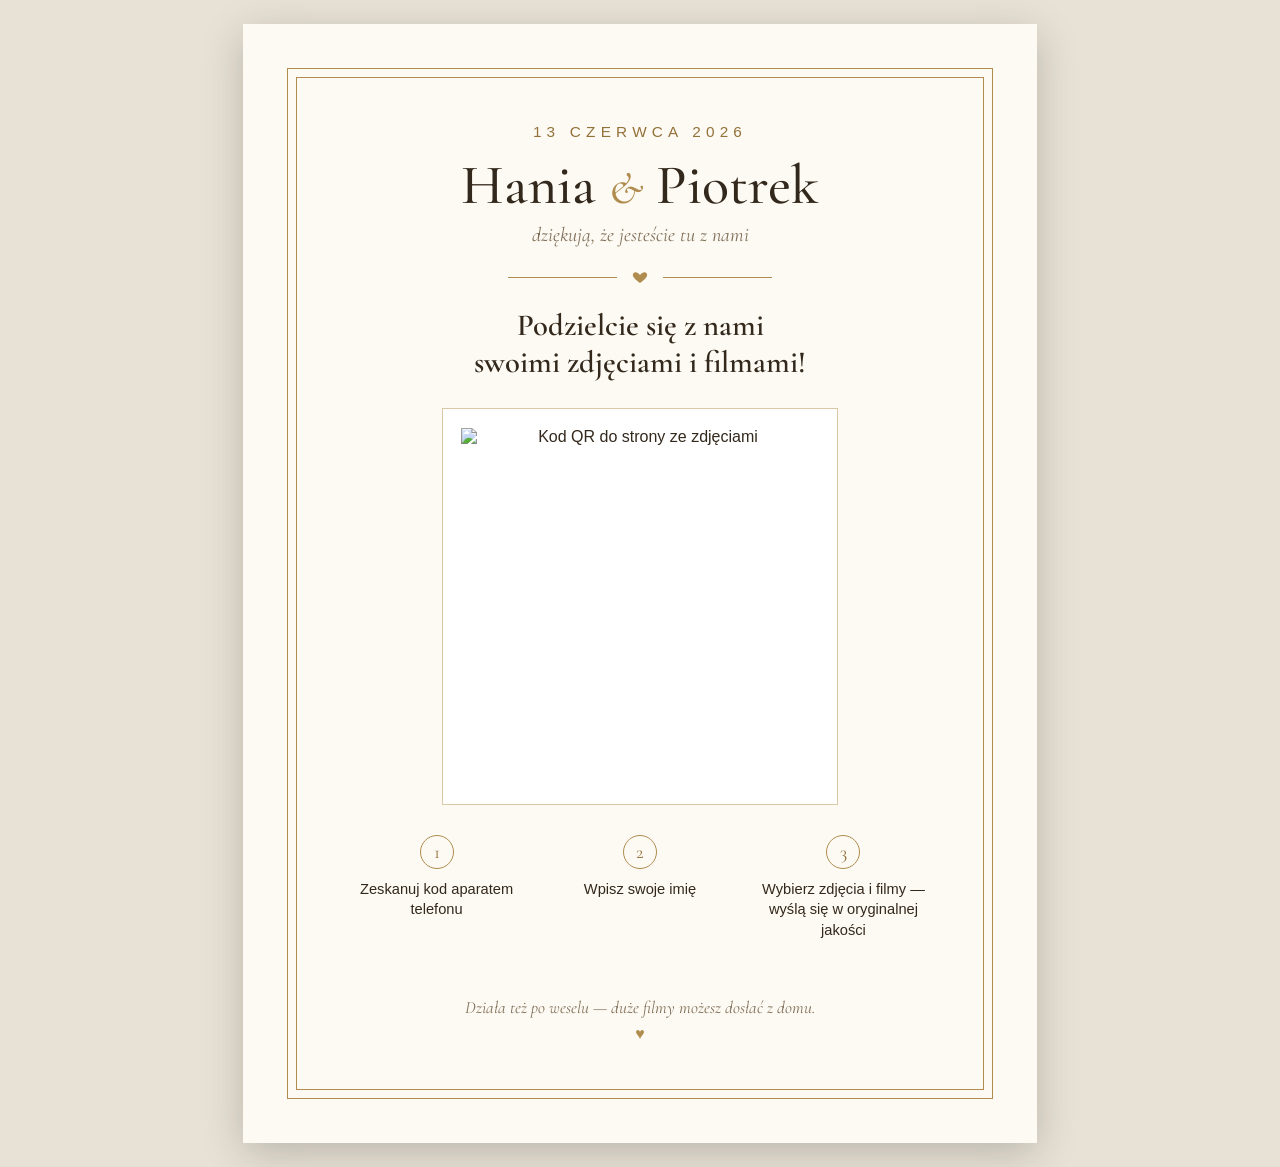
==== docs/plakat.html @ 5426fafe "Wesele Upload v1 - front (GitHub Pages) + backend Apps Script Co-Authored-By: Claude Fable 5 <norepl" ====
<!DOCTYPE html>
<html lang="pl">
<head>
  <meta charset="UTF-8">
  <meta name="viewport" content="width=device-width, initial-scale=1.0">
  <title>Plakat QR – Hania &amp; Piotrek (druk A4)</title>
  <meta name="robots" content="noindex">
  <link rel="preconnect" href="https://fonts.googleapis.com">
  <link rel="preconnect" href="https://fonts.gstatic.com" crossorigin>
  <link href="https://fonts.googleapis.com/css2?family=Cormorant+Garamond:ital,wght@0,500;0,600;1,500&display=swap" rel="stylesheet">
  <style>
    :root {
      --ink: #33281c;
      --muted: #80705a;
      --gold: #b08c4f;
      --gold-deep: #93713a;
      --line: #d9c9a6;
    }

    * { box-sizing: border-box; margin: 0; padding: 0; }

    body {
      font-family: -apple-system, BlinkMacSystemFont, "Segoe UI", Roboto, Arial, sans-serif;
      background: #e8e2d6;
      color: var(--ink);
      display: flex;
      justify-content: center;
      padding: 24px 0;
    }

    .a4 {
      width: 210mm;
      height: 296mm;
      background: #fdfaf3;
      padding: 14mm;
      box-shadow: 0 10px 40px rgba(0,0,0,.2);
    }

    .frame {
      height: 100%;
      border: 1.2pt solid var(--gold);
      outline: 0.4pt solid var(--gold);
      outline-offset: 2.2mm;
      padding: 12mm 14mm;
      display: flex;
      flex-direction: column;
      align-items: center;
      text-align: center;
    }

    .kicker {
      font-size: 11.5pt;
      letter-spacing: .34em;
      text-transform: uppercase;
      color: var(--gold-deep);
    }

    h1 {
      font-family: "Cormorant Garamond", Georgia, serif;
      font-weight: 500;
      font-size: 42pt;
      line-height: 1.05;
      margin-top: 4mm;
    }

    h1 .amp { font-style: italic; color: var(--gold); font-size: .8em; }

    .date {
      font-family: "Cormorant Garamond", Georgia, serif;
      font-style: italic;
      font-size: 15pt;
      color: var(--muted);
      margin-top: 2mm;
    }

    .rule {
      display: flex;
      align-items: center;
      gap: 4mm;
      width: 70mm;
      margin: 6mm 0;
      color: var(--gold);
    }
    .rule::before, .rule::after {
      content: "";
      flex: 1;
      height: .4pt;
      background: var(--gold);
    }

    h2 {
      font-family: "Cormorant Garamond", Georgia, serif;
      font-weight: 600;
      font-size: 23pt;
      line-height: 1.2;
    }

    .qr {
      width: 105mm;
      height: 105mm;
      margin: 7mm 0 6mm;
      padding: 5mm;
      border: .6pt solid var(--line);
      background: #fff;
    }

    .qr img { width: 100%; height: 100%; display: block; }

    .steps {
      list-style: none;
      display: flex;
      gap: 8mm;
      margin-top: 2mm;
      width: 100%;
      justify-content: center;
    }

    .steps li {
      flex: 1;
      max-width: 50mm;
      font-size: 11pt;
      line-height: 1.4;
    }

    .num {
      display: inline-flex;
      align-items: center;
      justify-content: center;
      width: 9mm;
      height: 9mm;
      border-radius: 50%;
      border: .8pt solid var(--gold);
      color: var(--gold-deep);
      font-family: "Cormorant Garamond", Georgia, serif;
      font-size: 14pt;
      margin-bottom: 2.5mm;
    }

    .note {
      margin-top: auto;
      font-style: italic;
      font-family: "Cormorant Garamond", Georgia, serif;
      font-size: 13pt;
      color: var(--muted);
    }

    .heart { color: var(--gold); font-size: 12pt; margin-top: 2mm; }

    @media print {
      body { background: #fff; padding: 0; }
      .a4 { box-shadow: none; width: auto; height: auto; }
      @page { size: A4 portrait; margin: 0; }
    }
  </style>
</head>
<body>
  <div class="a4">
    <div class="frame">
      <p class="kicker">13 czerwca 2026</p>
      <h1>Hania <span class="amp">&amp;</span> Piotrek</h1>
      <p class="date">dziękują, że jesteście tu z nami</p>

      <div class="rule">
        <svg viewBox="0 0 24 24" width="16" height="16"><path fill="currentColor" d="M12 21s-7.5-4.9-10-9.3C.2 8.4 2 5 5.5 5 7.7 5 9.4 6.3 12 9c2.6-2.7 4.3-4 6.5-4C22 5 23.8 8.4 22 11.7 19.5 16.1 12 21 12 21z"/></svg>
      </div>

      <h2>Podzielcie się z nami<br>swoimi zdjęciami i filmami!</h2>

      <div class="qr">
        <img src="assets/qr.svg" alt="Kod QR do strony ze zdjęciami">
      </div>

      <ol class="steps">
        <li><span class="num">1</span><br>Zeskanuj kod aparatem telefonu</li>
        <li><span class="num">2</span><br>Wpisz swoje imię</li>
        <li><span class="num">3</span><br>Wybierz zdjęcia i filmy — wyślą się w oryginalnej jakości</li>
      </ol>

      <p class="note">Działa też po weselu — duże filmy możesz dosłać z domu.</p>
      <p class="heart">♥</p>
    </div>
  </div>
</body>
</html>
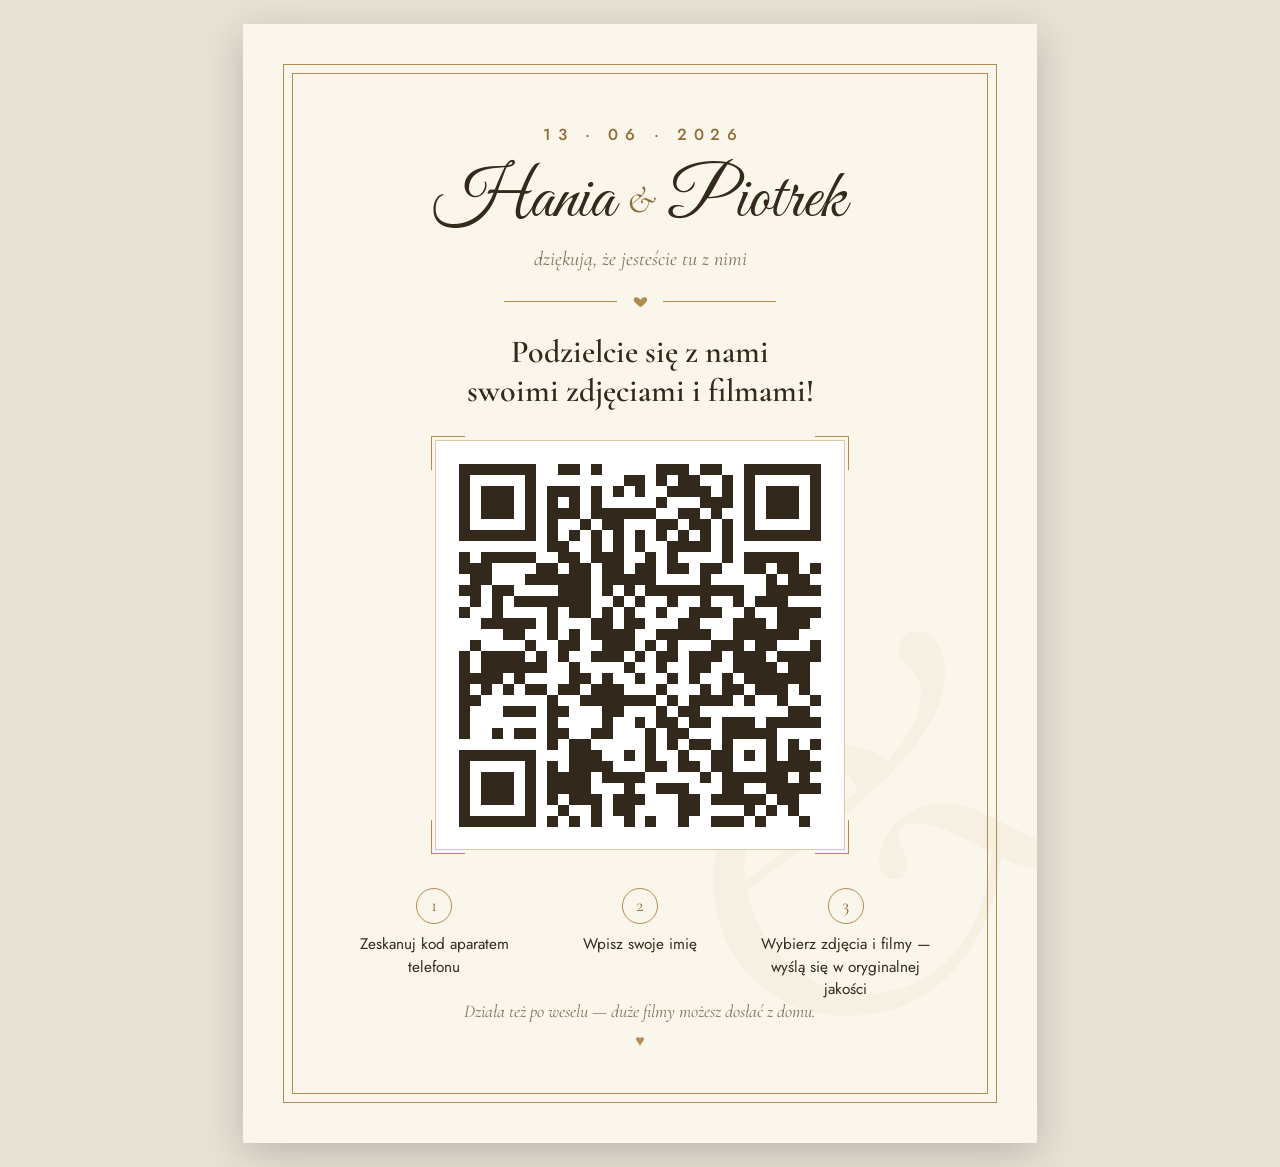
==== commit 467a7d03: "Redesign: estetyka zaproszenia slubnego (frontend-design) Fotografia w luku, kaligrafia Great Vibes," ====
--- a/docs/plakat.html
+++ b/docs/plakat.html
@@ -7,20 +7,20 @@
   <meta name="robots" content="noindex">
   <link rel="preconnect" href="https://fonts.googleapis.com">
   <link rel="preconnect" href="https://fonts.gstatic.com" crossorigin>
-  <link href="https://fonts.googleapis.com/css2?family=Cormorant+Garamond:ital,wght@0,500;0,600;1,500&display=swap" rel="stylesheet">
+  <link href="https://fonts.googleapis.com/css2?family=Great+Vibes&family=Cormorant+Garamond:ital,wght@0,500;0,600;1,500&family=Jost:wght@400;500;600&display=swap" rel="stylesheet">
   <style>
     :root {
-      --ink: #33281c;
-      --muted: #80705a;
+      --ink: #34291a;
+      --muted: #82715a;
       --gold: #b08c4f;
-      --gold-deep: #93713a;
+      --gold-deep: #8f6d36;
       --line: #d9c9a6;
     }
 
     * { box-sizing: border-box; margin: 0; padding: 0; }
 
     body {
-      font-family: -apple-system, BlinkMacSystemFont, "Segoe UI", Roboto, Arial, sans-serif;
+      font-family: "Jost", "Segoe UI", Arial, sans-serif;
       background: #e8e2d6;
       color: var(--ink);
       display: flex;
@@ -31,17 +31,34 @@
     .a4 {
       width: 210mm;
       height: 296mm;
-      background: #fdfaf3;
-      padding: 14mm;
+      background: #fbf6ec;
+      padding: 13mm;
       box-shadow: 0 10px 40px rgba(0,0,0,.2);
+      position: relative;
+      overflow: hidden;
+    }
+
+    /* znak wodny – ampersand */
+    .watermark {
+      position: absolute;
+      right: -16mm;
+      bottom: 8mm;
+      font-family: "Cormorant Garamond", Georgia, serif;
+      font-style: italic;
+      font-size: 150mm;
+      line-height: 1;
+      color: var(--gold);
+      opacity: .05;
+      pointer-events: none;
     }
 
     .frame {
+      position: relative;
       height: 100%;
       border: 1.2pt solid var(--gold);
       outline: 0.4pt solid var(--gold);
       outline-offset: 2.2mm;
-      padding: 12mm 14mm;
+      padding: 13mm 14mm 11mm;
       display: flex;
       flex-direction: column;
       align-items: center;
@@ -49,35 +66,42 @@
     }
 
     .kicker {
-      font-size: 11.5pt;
-      letter-spacing: .34em;
-      text-transform: uppercase;
+      font-size: 12pt;
+      font-weight: 500;
+      letter-spacing: .42em;
+      text-indent: .42em;
       color: var(--gold-deep);
     }
 
     h1 {
-      font-family: "Cormorant Garamond", Georgia, serif;
-      font-weight: 500;
-      font-size: 42pt;
+      font-family: "Great Vibes", cursive;
+      font-weight: 400;
+      font-size: 52pt;
       line-height: 1.05;
-      margin-top: 4mm;
-    }
-
-    h1 .amp { font-style: italic; color: var(--gold); font-size: .8em; }
+      margin-top: 5mm;
+    }
+
+    h1 .amp {
+      font-family: "Cormorant Garamond", Georgia, serif;
+      font-style: italic;
+      color: var(--gold-deep);
+      font-size: .55em;
+      vertical-align: .1em;
+    }
 
     .date {
       font-family: "Cormorant Garamond", Georgia, serif;
       font-style: italic;
       font-size: 15pt;
       color: var(--muted);
-      margin-top: 2mm;
+      margin-top: 2.5mm;
     }
 
     .rule {
       display: flex;
       align-items: center;
       gap: 4mm;
-      width: 70mm;
+      width: 72mm;
       margin: 6mm 0;
       color: var(--gold);
     }
@@ -91,45 +115,58 @@
     h2 {
       font-family: "Cormorant Garamond", Georgia, serif;
       font-weight: 600;
-      font-size: 23pt;
-      line-height: 1.2;
-    }
-
-    .qr {
-      width: 105mm;
-      height: 105mm;
-      margin: 7mm 0 6mm;
-      padding: 5mm;
-      border: .6pt solid var(--line);
+      font-size: 24pt;
+      line-height: 1.22;
+    }
+
+    /* QR w ramce ze złotymi narożnikami */
+    .qr-wrap {
+      position: relative;
+      margin: 8mm 0 7mm;
+      padding: 6mm;
       background: #fff;
-    }
-
-    .qr img { width: 100%; height: 100%; display: block; }
+      border: .5pt solid var(--line);
+    }
+
+    .corner {
+      position: absolute;
+      width: 9mm;
+      height: 9mm;
+      border-color: var(--gold);
+      border-style: solid;
+      border-width: 0;
+    }
+    .c1 { top: -1.2mm; left: -1.2mm; border-top-width: 1.4pt; border-left-width: 1.4pt; }
+    .c2 { top: -1.2mm; right: -1.2mm; border-top-width: 1.4pt; border-right-width: 1.4pt; }
+    .c3 { bottom: -1.2mm; left: -1.2mm; border-bottom-width: 1.4pt; border-left-width: 1.4pt; }
+    .c4 { bottom: -1.2mm; right: -1.2mm; border-bottom-width: 1.4pt; border-right-width: 1.4pt; }
+
+    .qr-wrap img { width: 96mm; height: 96mm; display: block; }
 
     .steps {
       list-style: none;
       display: flex;
       gap: 8mm;
-      margin-top: 2mm;
+      margin-top: 3mm;
       width: 100%;
       justify-content: center;
     }
 
     .steps li {
       flex: 1;
-      max-width: 50mm;
-      font-size: 11pt;
-      line-height: 1.4;
+      max-width: 52mm;
+      font-size: 11.5pt;
+      line-height: 1.45;
     }
 
     .num {
       display: inline-flex;
       align-items: center;
       justify-content: center;
-      width: 9mm;
-      height: 9mm;
+      width: 9.5mm;
+      height: 9.5mm;
       border-radius: 50%;
-      border: .8pt solid var(--gold);
+      border: .9pt solid var(--gold);
       color: var(--gold-deep);
       font-family: "Cormorant Garamond", Georgia, serif;
       font-size: 14pt;
@@ -138,9 +175,9 @@
 
     .note {
       margin-top: auto;
-      font-style: italic;
-      font-family: "Cormorant Garamond", Georgia, serif;
-      font-size: 13pt;
+      font-family: "Cormorant Garamond", Georgia, serif;
+      font-style: italic;
+      font-size: 13.5pt;
       color: var(--muted);
     }
 
@@ -155,18 +192,21 @@
 </head>
 <body>
   <div class="a4">
+    <div class="watermark" aria-hidden="true">&amp;</div>
     <div class="frame">
-      <p class="kicker">13 czerwca 2026</p>
+      <p class="kicker">13 &middot; 06 &middot; 2026</p>
       <h1>Hania <span class="amp">&amp;</span> Piotrek</h1>
-      <p class="date">dziękują, że jesteście tu z nami</p>
+      <p class="date">dziękują, że jesteście tu z nimi</p>
 
       <div class="rule">
-        <svg viewBox="0 0 24 24" width="16" height="16"><path fill="currentColor" d="M12 21s-7.5-4.9-10-9.3C.2 8.4 2 5 5.5 5 7.7 5 9.4 6.3 12 9c2.6-2.7 4.3-4 6.5-4C22 5 23.8 8.4 22 11.7 19.5 16.1 12 21 12 21z"/></svg>
+        <svg viewBox="0 0 24 24" width="15" height="15"><path fill="currentColor" d="M12 21s-7.5-4.9-10-9.3C.2 8.4 2 5 5.5 5 7.7 5 9.4 6.3 12 9c2.6-2.7 4.3-4 6.5-4C22 5 23.8 8.4 22 11.7 19.5 16.1 12 21 12 21z"/></svg>
       </div>
 
       <h2>Podzielcie się z nami<br>swoimi zdjęciami i filmami!</h2>
 
-      <div class="qr">
+      <div class="qr-wrap">
+        <span class="corner c1"></span><span class="corner c2"></span>
+        <span class="corner c3"></span><span class="corner c4"></span>
         <img src="assets/qr.svg" alt="Kod QR do strony ze zdjęciami">
       </div>
 
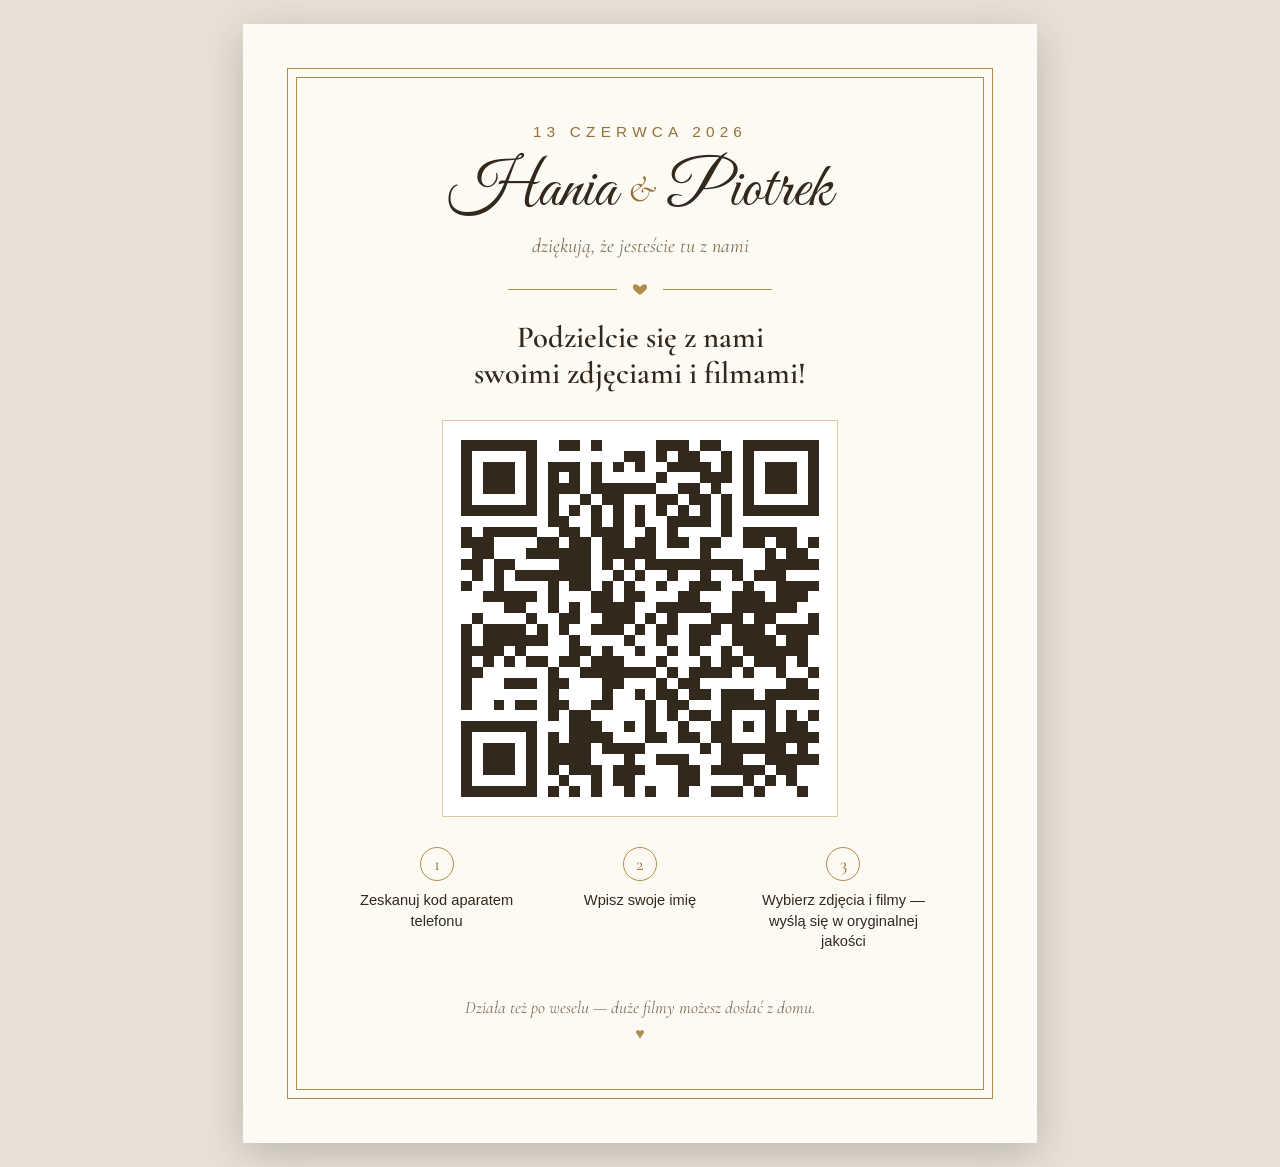
==== commit f2b1a984: "Powrot do pierwszego designu + kaligrafia imion (Great Vibes) Co-Authored-By: Claude Fable 5 <norepl" ====
--- a/docs/plakat.html
+++ b/docs/plakat.html
@@ -7,20 +7,20 @@
   <meta name="robots" content="noindex">
   <link rel="preconnect" href="https://fonts.googleapis.com">
   <link rel="preconnect" href="https://fonts.gstatic.com" crossorigin>
-  <link href="https://fonts.googleapis.com/css2?family=Great+Vibes&family=Cormorant+Garamond:ital,wght@0,500;0,600;1,500&family=Jost:wght@400;500;600&display=swap" rel="stylesheet">
+  <link href="https://fonts.googleapis.com/css2?family=Great+Vibes&family=Cormorant+Garamond:ital,wght@0,500;0,600;1,500&display=swap" rel="stylesheet">
   <style>
     :root {
-      --ink: #34291a;
-      --muted: #82715a;
+      --ink: #33281c;
+      --muted: #80705a;
       --gold: #b08c4f;
-      --gold-deep: #8f6d36;
+      --gold-deep: #93713a;
       --line: #d9c9a6;
     }
 
     * { box-sizing: border-box; margin: 0; padding: 0; }
 
     body {
-      font-family: "Jost", "Segoe UI", Arial, sans-serif;
+      font-family: -apple-system, BlinkMacSystemFont, "Segoe UI", Roboto, Arial, sans-serif;
       background: #e8e2d6;
       color: var(--ink);
       display: flex;
@@ -31,34 +31,17 @@
     .a4 {
       width: 210mm;
       height: 296mm;
-      background: #fbf6ec;
-      padding: 13mm;
+      background: #fdfaf3;
+      padding: 14mm;
       box-shadow: 0 10px 40px rgba(0,0,0,.2);
-      position: relative;
-      overflow: hidden;
-    }
-
-    /* znak wodny – ampersand */
-    .watermark {
-      position: absolute;
-      right: -16mm;
-      bottom: 8mm;
-      font-family: "Cormorant Garamond", Georgia, serif;
-      font-style: italic;
-      font-size: 150mm;
-      line-height: 1;
-      color: var(--gold);
-      opacity: .05;
-      pointer-events: none;
     }
 
     .frame {
-      position: relative;
       height: 100%;
       border: 1.2pt solid var(--gold);
       outline: 0.4pt solid var(--gold);
       outline-offset: 2.2mm;
-      padding: 13mm 14mm 11mm;
+      padding: 12mm 14mm;
       display: flex;
       flex-direction: column;
       align-items: center;
@@ -66,26 +49,25 @@
     }
 
     .kicker {
-      font-size: 12pt;
-      font-weight: 500;
-      letter-spacing: .42em;
-      text-indent: .42em;
+      font-size: 11.5pt;
+      letter-spacing: .34em;
+      text-transform: uppercase;
       color: var(--gold-deep);
     }
 
     h1 {
-      font-family: "Great Vibes", cursive;
+      font-family: "Great Vibes", "Cormorant Garamond", Georgia, cursive;
       font-weight: 400;
-      font-size: 52pt;
-      line-height: 1.05;
-      margin-top: 5mm;
+      font-size: 48pt;
+      line-height: 1.1;
+      margin-top: 4mm;
     }
 
     h1 .amp {
       font-family: "Cormorant Garamond", Georgia, serif;
       font-style: italic;
       color: var(--gold-deep);
-      font-size: .55em;
+      font-size: .58em;
       vertical-align: .1em;
     }
 
@@ -94,14 +76,14 @@
       font-style: italic;
       font-size: 15pt;
       color: var(--muted);
-      margin-top: 2.5mm;
+      margin-top: 2mm;
     }
 
     .rule {
       display: flex;
       align-items: center;
       gap: 4mm;
-      width: 72mm;
+      width: 70mm;
       margin: 6mm 0;
       color: var(--gold);
     }
@@ -115,58 +97,45 @@
     h2 {
       font-family: "Cormorant Garamond", Georgia, serif;
       font-weight: 600;
-      font-size: 24pt;
-      line-height: 1.22;
+      font-size: 23pt;
+      line-height: 1.2;
     }
 
-    /* QR w ramce ze złotymi narożnikami */
-    .qr-wrap {
-      position: relative;
-      margin: 8mm 0 7mm;
-      padding: 6mm;
+    .qr {
+      width: 105mm;
+      height: 105mm;
+      margin: 7mm 0 6mm;
+      padding: 5mm;
+      border: .6pt solid var(--line);
       background: #fff;
-      border: .5pt solid var(--line);
     }
 
-    .corner {
-      position: absolute;
-      width: 9mm;
-      height: 9mm;
-      border-color: var(--gold);
-      border-style: solid;
-      border-width: 0;
-    }
-    .c1 { top: -1.2mm; left: -1.2mm; border-top-width: 1.4pt; border-left-width: 1.4pt; }
-    .c2 { top: -1.2mm; right: -1.2mm; border-top-width: 1.4pt; border-right-width: 1.4pt; }
-    .c3 { bottom: -1.2mm; left: -1.2mm; border-bottom-width: 1.4pt; border-left-width: 1.4pt; }
-    .c4 { bottom: -1.2mm; right: -1.2mm; border-bottom-width: 1.4pt; border-right-width: 1.4pt; }
-
-    .qr-wrap img { width: 96mm; height: 96mm; display: block; }
+    .qr img { width: 100%; height: 100%; display: block; }
 
     .steps {
       list-style: none;
       display: flex;
       gap: 8mm;
-      margin-top: 3mm;
+      margin-top: 2mm;
       width: 100%;
       justify-content: center;
     }
 
     .steps li {
       flex: 1;
-      max-width: 52mm;
-      font-size: 11.5pt;
-      line-height: 1.45;
+      max-width: 50mm;
+      font-size: 11pt;
+      line-height: 1.4;
     }
 
     .num {
       display: inline-flex;
       align-items: center;
       justify-content: center;
-      width: 9.5mm;
-      height: 9.5mm;
+      width: 9mm;
+      height: 9mm;
       border-radius: 50%;
-      border: .9pt solid var(--gold);
+      border: .8pt solid var(--gold);
       color: var(--gold-deep);
       font-family: "Cormorant Garamond", Georgia, serif;
       font-size: 14pt;
@@ -175,9 +144,9 @@
 
     .note {
       margin-top: auto;
+      font-style: italic;
       font-family: "Cormorant Garamond", Georgia, serif;
-      font-style: italic;
-      font-size: 13.5pt;
+      font-size: 13pt;
       color: var(--muted);
     }
 
@@ -192,21 +161,18 @@
 </head>
 <body>
   <div class="a4">
-    <div class="watermark" aria-hidden="true">&amp;</div>
     <div class="frame">
-      <p class="kicker">13 &middot; 06 &middot; 2026</p>
+      <p class="kicker">13 czerwca 2026</p>
       <h1>Hania <span class="amp">&amp;</span> Piotrek</h1>
-      <p class="date">dziękują, że jesteście tu z nimi</p>
+      <p class="date">dziękują, że jesteście tu z nami</p>
 
       <div class="rule">
-        <svg viewBox="0 0 24 24" width="15" height="15"><path fill="currentColor" d="M12 21s-7.5-4.9-10-9.3C.2 8.4 2 5 5.5 5 7.7 5 9.4 6.3 12 9c2.6-2.7 4.3-4 6.5-4C22 5 23.8 8.4 22 11.7 19.5 16.1 12 21 12 21z"/></svg>
+        <svg viewBox="0 0 24 24" width="16" height="16"><path fill="currentColor" d="M12 21s-7.5-4.9-10-9.3C.2 8.4 2 5 5.5 5 7.7 5 9.4 6.3 12 9c2.6-2.7 4.3-4 6.5-4C22 5 23.8 8.4 22 11.7 19.5 16.1 12 21 12 21z"/></svg>
       </div>
 
       <h2>Podzielcie się z nami<br>swoimi zdjęciami i filmami!</h2>
 
-      <div class="qr-wrap">
-        <span class="corner c1"></span><span class="corner c2"></span>
-        <span class="corner c3"></span><span class="corner c4"></span>
+      <div class="qr">
         <img src="assets/qr.svg" alt="Kod QR do strony ze zdjęciami">
       </div>
 
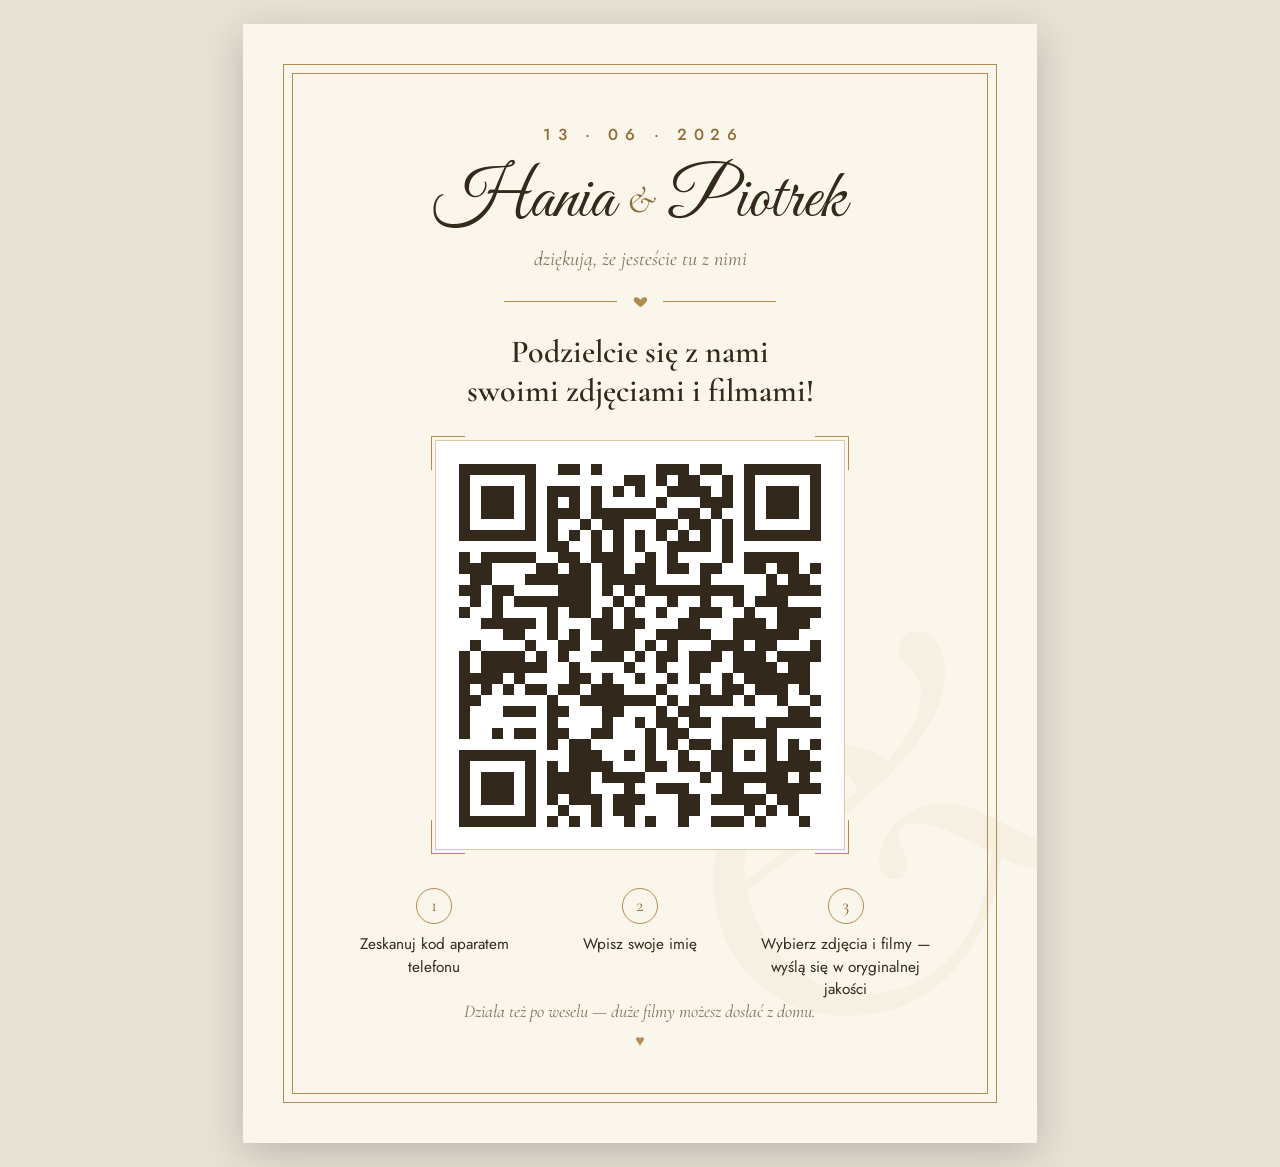
==== commit 9d34e6dd: "Fix: obejscie braku CORS na finalnym PUT sesji Drive + powrot nowego plakatu - Apps Script: akcja ch" ====
--- a/docs/plakat.html
+++ b/docs/plakat.html
@@ -7,20 +7,20 @@
   <meta name="robots" content="noindex">
   <link rel="preconnect" href="https://fonts.googleapis.com">
   <link rel="preconnect" href="https://fonts.gstatic.com" crossorigin>
-  <link href="https://fonts.googleapis.com/css2?family=Great+Vibes&family=Cormorant+Garamond:ital,wght@0,500;0,600;1,500&display=swap" rel="stylesheet">
+  <link href="https://fonts.googleapis.com/css2?family=Great+Vibes&family=Cormorant+Garamond:ital,wght@0,500;0,600;1,500&family=Jost:wght@400;500;600&display=swap" rel="stylesheet">
   <style>
     :root {
-      --ink: #33281c;
-      --muted: #80705a;
+      --ink: #34291a;
+      --muted: #82715a;
       --gold: #b08c4f;
-      --gold-deep: #93713a;
+      --gold-deep: #8f6d36;
       --line: #d9c9a6;
     }
 
     * { box-sizing: border-box; margin: 0; padding: 0; }
 
     body {
-      font-family: -apple-system, BlinkMacSystemFont, "Segoe UI", Roboto, Arial, sans-serif;
+      font-family: "Jost", "Segoe UI", Arial, sans-serif;
       background: #e8e2d6;
       color: var(--ink);
       display: flex;
@@ -31,17 +31,34 @@
     .a4 {
       width: 210mm;
       height: 296mm;
-      background: #fdfaf3;
-      padding: 14mm;
+      background: #fbf6ec;
+      padding: 13mm;
       box-shadow: 0 10px 40px rgba(0,0,0,.2);
+      position: relative;
+      overflow: hidden;
+    }
+
+    /* znak wodny – ampersand */
+    .watermark {
+      position: absolute;
+      right: -16mm;
+      bottom: 8mm;
+      font-family: "Cormorant Garamond", Georgia, serif;
+      font-style: italic;
+      font-size: 150mm;
+      line-height: 1;
+      color: var(--gold);
+      opacity: .05;
+      pointer-events: none;
     }
 
     .frame {
+      position: relative;
       height: 100%;
       border: 1.2pt solid var(--gold);
       outline: 0.4pt solid var(--gold);
       outline-offset: 2.2mm;
-      padding: 12mm 14mm;
+      padding: 13mm 14mm 11mm;
       display: flex;
       flex-direction: column;
       align-items: center;
@@ -49,25 +66,26 @@
     }
 
     .kicker {
-      font-size: 11.5pt;
-      letter-spacing: .34em;
-      text-transform: uppercase;
+      font-size: 12pt;
+      font-weight: 500;
+      letter-spacing: .42em;
+      text-indent: .42em;
       color: var(--gold-deep);
     }
 
     h1 {
-      font-family: "Great Vibes", "Cormorant Garamond", Georgia, cursive;
+      font-family: "Great Vibes", cursive;
       font-weight: 400;
-      font-size: 48pt;
-      line-height: 1.1;
-      margin-top: 4mm;
+      font-size: 52pt;
+      line-height: 1.05;
+      margin-top: 5mm;
     }
 
     h1 .amp {
       font-family: "Cormorant Garamond", Georgia, serif;
       font-style: italic;
       color: var(--gold-deep);
-      font-size: .58em;
+      font-size: .55em;
       vertical-align: .1em;
     }
 
@@ -76,14 +94,14 @@
       font-style: italic;
       font-size: 15pt;
       color: var(--muted);
-      margin-top: 2mm;
+      margin-top: 2.5mm;
     }
 
     .rule {
       display: flex;
       align-items: center;
       gap: 4mm;
-      width: 70mm;
+      width: 72mm;
       margin: 6mm 0;
       color: var(--gold);
     }
@@ -97,45 +115,58 @@
     h2 {
       font-family: "Cormorant Garamond", Georgia, serif;
       font-weight: 600;
-      font-size: 23pt;
-      line-height: 1.2;
-    }
-
-    .qr {
-      width: 105mm;
-      height: 105mm;
-      margin: 7mm 0 6mm;
-      padding: 5mm;
-      border: .6pt solid var(--line);
+      font-size: 24pt;
+      line-height: 1.22;
+    }
+
+    /* QR w ramce ze złotymi narożnikami */
+    .qr-wrap {
+      position: relative;
+      margin: 8mm 0 7mm;
+      padding: 6mm;
       background: #fff;
-    }
-
-    .qr img { width: 100%; height: 100%; display: block; }
+      border: .5pt solid var(--line);
+    }
+
+    .corner {
+      position: absolute;
+      width: 9mm;
+      height: 9mm;
+      border-color: var(--gold);
+      border-style: solid;
+      border-width: 0;
+    }
+    .c1 { top: -1.2mm; left: -1.2mm; border-top-width: 1.4pt; border-left-width: 1.4pt; }
+    .c2 { top: -1.2mm; right: -1.2mm; border-top-width: 1.4pt; border-right-width: 1.4pt; }
+    .c3 { bottom: -1.2mm; left: -1.2mm; border-bottom-width: 1.4pt; border-left-width: 1.4pt; }
+    .c4 { bottom: -1.2mm; right: -1.2mm; border-bottom-width: 1.4pt; border-right-width: 1.4pt; }
+
+    .qr-wrap img { width: 96mm; height: 96mm; display: block; }
 
     .steps {
       list-style: none;
       display: flex;
       gap: 8mm;
-      margin-top: 2mm;
+      margin-top: 3mm;
       width: 100%;
       justify-content: center;
     }
 
     .steps li {
       flex: 1;
-      max-width: 50mm;
-      font-size: 11pt;
-      line-height: 1.4;
+      max-width: 52mm;
+      font-size: 11.5pt;
+      line-height: 1.45;
     }
 
     .num {
       display: inline-flex;
       align-items: center;
       justify-content: center;
-      width: 9mm;
-      height: 9mm;
+      width: 9.5mm;
+      height: 9.5mm;
       border-radius: 50%;
-      border: .8pt solid var(--gold);
+      border: .9pt solid var(--gold);
       color: var(--gold-deep);
       font-family: "Cormorant Garamond", Georgia, serif;
       font-size: 14pt;
@@ -144,9 +175,9 @@
 
     .note {
       margin-top: auto;
-      font-style: italic;
-      font-family: "Cormorant Garamond", Georgia, serif;
-      font-size: 13pt;
+      font-family: "Cormorant Garamond", Georgia, serif;
+      font-style: italic;
+      font-size: 13.5pt;
       color: var(--muted);
     }
 
@@ -161,18 +192,21 @@
 </head>
 <body>
   <div class="a4">
+    <div class="watermark" aria-hidden="true">&amp;</div>
     <div class="frame">
-      <p class="kicker">13 czerwca 2026</p>
+      <p class="kicker">13 &middot; 06 &middot; 2026</p>
       <h1>Hania <span class="amp">&amp;</span> Piotrek</h1>
-      <p class="date">dziękują, że jesteście tu z nami</p>
+      <p class="date">dziękują, że jesteście tu z nimi</p>
 
       <div class="rule">
-        <svg viewBox="0 0 24 24" width="16" height="16"><path fill="currentColor" d="M12 21s-7.5-4.9-10-9.3C.2 8.4 2 5 5.5 5 7.7 5 9.4 6.3 12 9c2.6-2.7 4.3-4 6.5-4C22 5 23.8 8.4 22 11.7 19.5 16.1 12 21 12 21z"/></svg>
+        <svg viewBox="0 0 24 24" width="15" height="15"><path fill="currentColor" d="M12 21s-7.5-4.9-10-9.3C.2 8.4 2 5 5.5 5 7.7 5 9.4 6.3 12 9c2.6-2.7 4.3-4 6.5-4C22 5 23.8 8.4 22 11.7 19.5 16.1 12 21 12 21z"/></svg>
       </div>
 
       <h2>Podzielcie się z nami<br>swoimi zdjęciami i filmami!</h2>
 
-      <div class="qr">
+      <div class="qr-wrap">
+        <span class="corner c1"></span><span class="corner c2"></span>
+        <span class="corner c3"></span><span class="corner c4"></span>
         <img src="assets/qr.svg" alt="Kod QR do strony ze zdjęciami">
       </div>
 
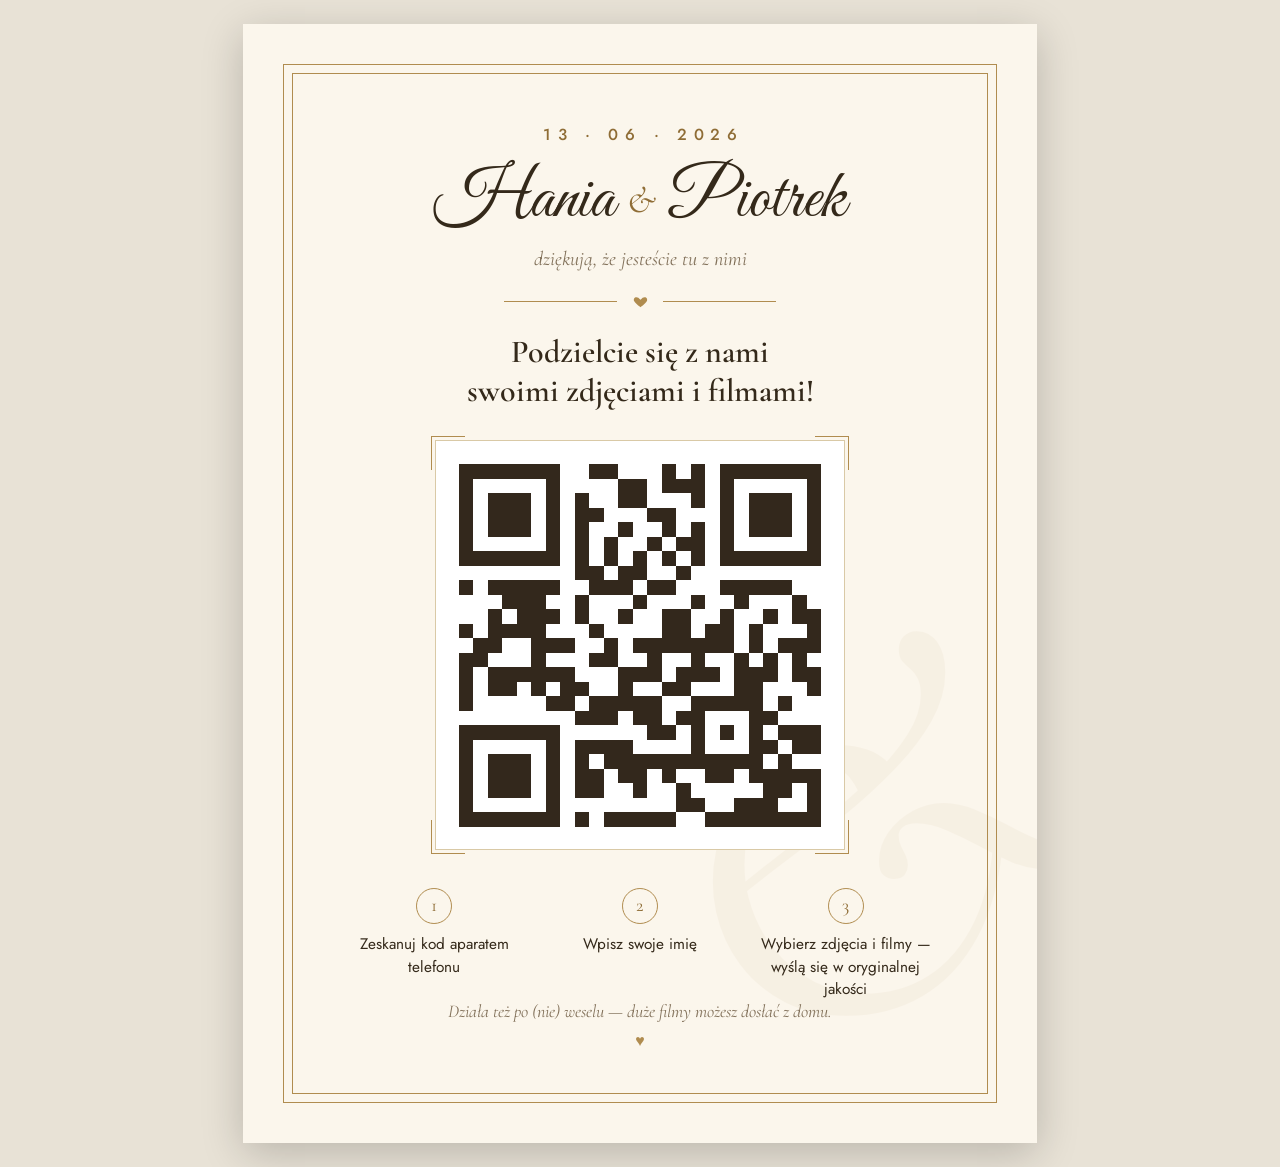
==== commit a2cb14d5: "(nie) Wesele: zarty dopisek na stronie, plakacie i w nazwie folderu Drive Co-Authored-By: Claude Fab" ====
--- a/docs/plakat.html
+++ b/docs/plakat.html
@@ -5,6 +5,7 @@
   <meta name="viewport" content="width=device-width, initial-scale=1.0">
   <title>Plakat QR – Hania &amp; Piotrek (druk A4)</title>
   <meta name="robots" content="noindex">
+  <link rel="icon" href="assets/favicon.svg" type="image/svg+xml">
   <link rel="preconnect" href="https://fonts.googleapis.com">
   <link rel="preconnect" href="https://fonts.gstatic.com" crossorigin>
   <link href="https://fonts.googleapis.com/css2?family=Great+Vibes&family=Cormorant+Garamond:ital,wght@0,500;0,600;1,500&family=Jost:wght@400;500;600&display=swap" rel="stylesheet">
@@ -216,7 +217,7 @@
         <li><span class="num">3</span><br>Wybierz zdjęcia i filmy — wyślą się w oryginalnej jakości</li>
       </ol>
 
-      <p class="note">Działa też po weselu — duże filmy możesz dosłać z domu.</p>
+      <p class="note">Działa też po (nie) weselu — duże filmy możesz dosłać z domu.</p>
       <p class="heart">♥</p>
     </div>
   </div>
